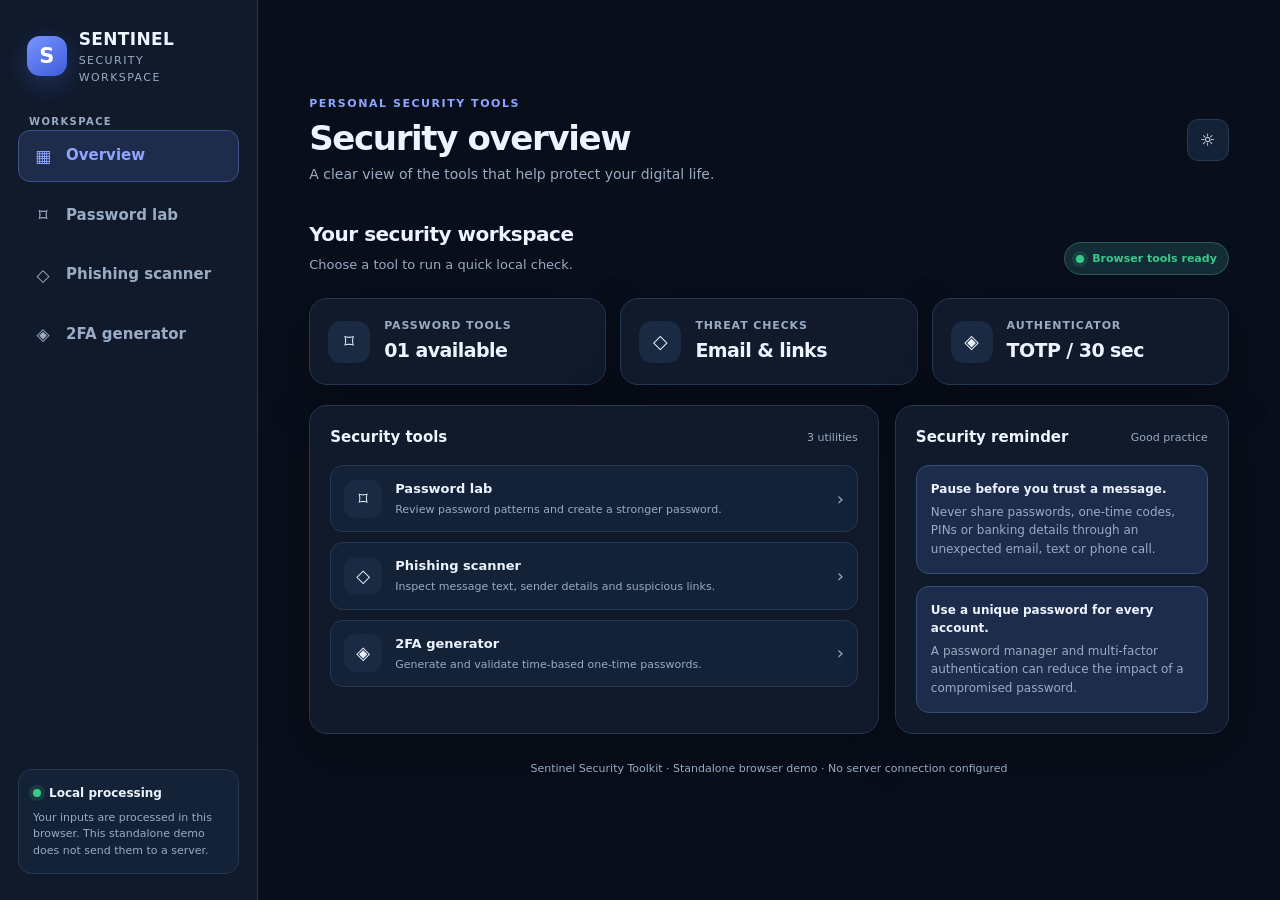
==== index.html @ 5bb66f35 "Rename home.html to index.html" ====
<!DOCTYPE html>
<html lang="en" data-theme="dark">
<head>
  <meta charset="utf-8">
  <meta name="viewport" content="width=device-width, initial-scale=1">
  <meta name="theme-color" content="#0b1220">
  <title>Sentinel — Security Toolkit</title>
  <link rel="stylesheet" href="./styles.css">
</head>
<body>

  <div class="app">
    <!-- Sidebar Navigation -->
    <aside class="sidebar">
      <div class="brand">
        <div class="brand-mark" aria-hidden="true">S</div>
        <div>
          <div class="brand-name">SENTINEL</div>
          <div class="brand-caption">Security workspace</div>
        </div>
      </div>

      <div>
        <div class="nav-label">Workspace</div>
        <nav class="nav" aria-label="Main navigation">
          <button data-page="dashboard" aria-current="page"><span class="nav-icon">▦</span>Overview</button>
          <button data-page="password"><span class="nav-icon">⌑</span>Password lab</button>
          <button data-page="phishing"><span class="nav-icon">◇</span>Phishing scanner</button>
          <button data-page="twofa"><span class="nav-icon">◈</span>2FA generator</button>
        </nav>
      </div>

      <div class="sidebar-bottom">
        <div class="privacy-card">
          <strong><span class="dot"></span> Local processing</strong>
          <p>Your inputs are processed in this browser. This standalone demo does not send them to a server.</p>
        </div>
      </div>
    </aside>

    <!-- Main Content Area -->

    <main class="main">
      <header class="topbar">
        <div>
          <div class="eyebrow">Personal security tools</div>
          <h1 id="pageTitle">Security overview</h1>
          <p class="subtitle" id="pageSubtitle">A clear view of the tools that help protect your digital life.</p>
        </div>
        <div class="top-actions">
          <button class="icon-btn" id="themeToggle" type="button" aria-label="Switch colour theme" title="Switch theme">☼</button>
        </div>
      </header>

      <!-- Dashboard Section -->

      <section class="content-section active" id="page-dashboard">
        <div class="welcome">
          <div>
            <h2>Your security workspace</h2>
            <p>Choose a tool to run a quick local check.</p>
          </div>
          <span class="status-pill"><span class="dot"></span> Browser tools ready</span>
        </div>

        <div class="stats">
          <div class="stat">
            <div class="stat-icon">⌑</div>
            <div>
              <div class="stat-label">Password tools</div>
              <div class="stat-value">01 available</div>
            </div>
          </div>

          <div class="stat">
            <div class="stat-icon">◇</div>
            <div>
              <div class="stat-label">Threat checks</div>
              <div class="stat-value">Email & links</div>
            </div>
          </div>

          <div class="stat">
            <div class="stat-icon">◈</div>
            <div>
              <div class="stat-label">Authenticator</div>
              <div class="stat-value">TOTP / 30 sec</div>
            </div>
          </div>
        </div>

        <div class="dashboard-grid">
          <div class="panel">
            <div class="panel-head">
              <h3>Security tools</h3>
              <span>3 utilities</span>
            </div>

            <div class="tool-list">
              <button class="tool-link" data-open="password">
                <span class="tool-symbol">⌑</span>
                <span><strong>Password lab</strong><small>Review password patterns and create a stronger password.</small></span>
                <span class="arrow">›</span>
              </button>
              <button class="tool-link" data-open="phishing">
                <span class="tool-symbol">◇</span>
                <span><strong>Phishing scanner</strong><small>Inspect message text, sender details and suspicious links.</small></span>
                <span class="arrow">›</span>
              </button>

              <button class="tool-link" data-open="twofa">
                <span class="tool-symbol">◈</span>
                <span><strong>2FA generator</strong><small>Generate and validate time-based one-time passwords.</small></span>
                <span class="arrow">›</span>
              </button>
            </div>
          </div>

          <div class="panel">
            <div class="panel-head">
              <h3>Security reminder</h3>
              <span>Good practice</span>
            </div>

            <div class="notice">
              <strong>Pause before you trust a message.</strong>
              Never share passwords, one-time codes, PINs or banking details through an unexpected email, text or phone call.
            </div>

            <div style="height:12px"></div>
            <div class="notice">
              <strong>Use a unique password for every account.</strong>
              A password manager and multi-factor authentication can reduce the impact of a compromised password.
            </div>
          </div>
        </div>
      </section>

      <!-- Password Lab Section -->

      <section class="content-section" id="page-password">
        <div class="welcome">
          <div>
            <h2>Password lab</h2>
            <p>Check password characteristics and generate a new random password.</p>
          </div>
          <span class="status-pill">Local analysis</span>
        </div>

        <div class="tool-layout">
          <div class="tool-card">
            <h2>Password strength checker</h2>
            <p class="tool-intro">Your password stays in this page. Avoid entering a password you currently use on a real account.</p>
            <label class="field-label" for="pw">Password to evaluate</label>
            <div class="input-row">
              <input class="field" id="pw" type="password" autocomplete="off" spellcheck="false" placeholder="Enter a test password">
              <button class="btn secondary" id="eye" type="button">Show</button>
            </div>

            <div class="meter" id="pwMeter" aria-label="Strength meter">
              <span></span><span></span><span></span><span></span>
            </div>

            <div>
              <span class="result-title" id="pwLabel">Waiting for input</span>
              <span class="result-meta" id="pwMeta"></span>
            </div>

            <ul class="flags" id="pwTips" aria-live="polite"></ul>
            <div style="border-top:1px solid var(--line);margin:22px 0"></div>
            <h2>Generate a password</h2>
            <p class="tool-intro">Create a random password using your browser's cryptographic random-number generator.</p>
            <label class="field-label" for="pwLength">Password length</label>
            <div class="range-row">
              <input id="pwLength" type="range" min="12" max="64" value="20">
              <span class="range-value" id="pwLengthValue">20</span>
            </div>

            <div class="checkbox-row">
              <label><input type="checkbox" id="useUpper" checked> Uppercase</label>
              <label><input type="checkbox" id="useLower" checked> Lowercase</label>
              <label><input type="checkbox" id="useNumbers" checked> Numbers</label>
              <label><input type="checkbox" id="useSymbols" checked> Symbols</label>
            </div>

            <div class="actions">
              <button class="btn primary" id="generate" type="button">Generate password</button>
              <button class="btn secondary" id="copyGenerated" type="button">Copy result</button>
            </div>

            <div class="output-box" id="generated" aria-live="polite"></div>
            <p class="small-note">Strength indicators are heuristic guidance, not a guarantee. This page does not check passwords against breached-password databases.</p>
          </div>

          <aside class="help-panel">
            <h3>How to improve password security</h3>
            <ul>
              <li>Prefer long, unique passwords or passphrases.</li>
              <li>Do not reuse passwords across services.</li>
              <li>Avoid names, dates, keyboard patterns and predictable substitutions.</li>
              <li>Use a reputable password manager to store unique credentials.</li>
              <li>Enable multi-factor authentication where available.</li>
            </ul>
            <p>For real accounts, generate and store passwords in a trusted password manager rather than leaving them visible on a shared screen.</p>
          </aside>
        </div>
      </section>

      <!-- Phishing Scanner Section -->
      <section class="content-section" id="page-phishing">
        <div class="welcome">
          <div>
            <h2>Phishing scanner</h2>
            <p>Review message content and sender details for common warning signs.</p>
          </div>
          <span class="status-pill">Heuristic checks</span>
        </div>

        <div class="tool-layout">
          <div class="tool-card">
            <h2>Inspect a suspicious message</h2>
            <p class="tool-intro">Paste the message and, if available, the sender address. Do not open links or attachments to test them.</p>
            <label class="field-label" for="sender">Sender name or email (optional)</label>
            <input class="field" id="sender" autocomplete="off" placeholder="Example: Account Support &lt;help@example.com&gt;">
            <label class="field-label" for="message">Message text, including links</label>
            <textarea class="field" id="message" placeholder="Paste the email, SMS or message here..."></textarea>
            <div class="actions">
              <button class="btn primary" id="scan" type="button">Analyze message</button>
              <button class="btn secondary" id="sample" type="button">Load example</button>
              <button class="btn danger" id="clearScan" type="button">Clear</button>
            </div>
            <div id="phOut" aria-live="polite"></div>
            <p class="small-note">This is a local pattern-based screening aid. It cannot verify the sender, visit or reputation-check links, inspect attachments, or prove a message is safe.</p>
          </div>

          <aside class="help-panel">
            <h3>Warning signs to look for</h3>
            <ul>
              <li>Unexpected urgency, threats or pressure to act immediately.</li>
              <li>Requests for passwords, PINs, OTPs, BVN or payment details.</li>
              <li>Sender domains that imitate a known organisation.</li>
              <li>Shortened, misspelled or unusual web addresses.</li>
              <li>Unexpected attachments or prizes/refunds that seem too good to be true.</li>
            </ul>
            <p>When in doubt, open the organisation's official app or type its known web address yourself. Contact the organisation using a trusted number.</p>
          </aside>
        </div>
      </section>

      <!-- 2FA Generator Section -->
      <section class="content-section" id="page-twofa">
        <div class="welcome">
          <div>
            <h2>2FA generator</h2>
            <p>Generate time-based one-time passwords using the TOTP standard.</p>
          </div>
          <span class="status-pill">RFC 6238 · SHA-1</span>
        </div>

        <div class="tool-layout">
          <div class="tool-card">
            <h2>Authenticator setup</h2>
            <p class="tool-intro">Create a setup secret for a test account or a service that explicitly supports manual TOTP setup.</p>
            <label class="field-label" for="issuer">Issuer / service name</label>
            <input class="field" id="issuer" value="Sentinel Demo" maxlength="50">
            <label class="field-label" for="account">Account label</label>
            <input class="field" id="account" value="demo@example.com" maxlength="100">
            <label class="field-label" for="secret">Base32 secret key</label>
            <div class="input-row">
              <input class="field" id="secret" readonly spellcheck="false">
              <button class="btn secondary" id="newSecret" type="button">New key</button>
            </div>

            <div class="actions">
              <button class="btn secondary" id="copySecret" type="button">Copy secret</button>
              <button class="btn secondary" id="copyUri" type="button">Copy setup URI</button>
            </div>
            <label class="field-label">Current one-time code</label>
            <div class="code" id="currentCode" aria-live="polite">------</div>
            <div class="progress"><span id="timeBar"></span></div>
            <p class="result-meta" id="timeLeft" style="text-align:center;margin-top:7px">Waiting for secure browser crypto…</p>
            <label class="field-label" for="verifyCode">Verify a code</label>
            <div class="input-row">
              <input class="field" id="verifyCode" inputmode="numeric" autocomplete="one-time-code" maxlength="6" placeholder="6-digit code">
              <button class="btn primary" id="verify" type="button">Verify</button>
            </div>
            <ul class="flags" id="verifyResult" aria-live="polite"></ul>
            <p class="small-note">The verification accepts the current 30-second window and one adjacent window on either side to tolerate small clock differences.</p>
          </div>
          
          <aside class="help-panel">
            <h3>How to add the key to an authenticator</h3>
            <ol>
              <li>Generate a new secret key.</li>
              <li>Copy the setup URI or secret key.</li>
              <li>In your authenticator app, choose the option to enter a setup key manually.</li>
              <li>Use time-based (TOTP) mode, then compare the generated codes.</li>
            </ol>
            <p><strong>Important:</strong> This demo creates a new secret locally. It does not connect to or enable 2FA on any external account. Never share a real account's setup key or QR code. If this page is hosted publicly, serve it over HTTPS.</p>
          </aside>
        </div>
      </section>

      <footer>Sentinel Security Toolkit · Standalone browser demo · No server connection configured</footer>
    </main>
  </div>

  <div class="toast" id="toast" role="status" aria-live="polite"></div>

  <script src="./script.js"></script>
</body>
</html>
---- styles.css ----
:root {
  color-scheme: dark;
  --bg: #080e1a;
  --surface: #101a2b;
  --surface-2: #142238;
  --surface-3: #1a2a43;
  --text: #edf3ff;
  --muted: #9aabc4;
  --line: #263750;
  --accent: #6d8cff;
  --accent-2: #8ea6ff;
  --good: #39c98a;
  --warn: #f5b84b;
  --bad: #ff6b79;
  --shadow: 0 18px 50px rgba(0, 0, 0, 0.22);
  --radius: 18px;
}

:root[data-theme="light"] {
  color-scheme: light;
  --bg: #f3f6fb;
  --surface: #fff;
  --surface-2: #f7f9fd;
  --surface-3: #edf2fa;
  --text: #142039;
  --muted: #61708a;
  --line: #dce4f0;
  --accent: #405fe5;
  --accent-2: #304fd0;
  --good: #168653;
  --warn: #a96a00;
  --bad: #c8374b;
  --shadow: 0 16px 40px rgba(30, 50, 90, 0.08);
}

* {
  box-sizing: border-box;
}

body {
  margin: 0;
  background: var(--bg);
  color: var(--text);
  font: 15px/1.55 Inter, ui-sans-serif, system-ui, -apple-system, "Segoe UI", sans-serif;
}

button, input, textarea, select {
  font: inherit;
}

button {
  cursor: pointer;
}

button:focus-visible,
input:focus-visible,
textarea:focus-visible,
select:focus-visible {
  outline: 3px solid color-mix(in srgb, var(--accent) 55%, transparent);
  outline-offset: 2px;
}


.app {
  min-height: 100vh;
  display: grid;
  grid-template-columns: 258px minmax(0, 1fr);
}

.sidebar {
  position: sticky;
  top: 0;
  height: 100vh;
  padding: 26px 18px;
  background: var(--surface);
  border-right: 1px solid var(--line);
  display: flex;
  flex-direction: column;
  gap: 28px;
}

.brand {
  display: flex;
  align-items: center;
  gap: 12px;
  padding: 0 9px;
}

.brand-mark {
  width: 40px;
  height: 40px;
  border-radius: 13px;
  background: linear-gradient(145deg, #7795ff, #405bdc);
  display: grid;
  place-items: center;
  color: white;
  font-size: 21px;
  font-weight: 800;
  box-shadow: 0 8px 24px rgba(83, 112, 240, 0.28);
}

.brand-name {
  font-weight: 800;
  letter-spacing: .02em;
  font-size: 17px;
}

.brand-caption {
  font-size: 11px;
  color: var(--muted);
  letter-spacing: .13em;
  text-transform: uppercase;
}

.nav-label {
  padding: 0 11px;
  color: var(--muted);
  font-size: 10px;
  font-weight: 800;
  letter-spacing: .14em;
  text-transform: uppercase;
}

.nav {
  display: grid;
  gap: 7px;
}

.nav button {
  width: 100%;
  display: flex;
  align-items: center;
  gap: 12px;
  text-align: left;
  border: 1px solid transparent;
  background: transparent;
  color: var(--muted);
  padding: 12px 13px;
  border-radius: 12px;
  font-weight: 650;
  transition: .18s;
}

.nav button:hover {
  background: var(--surface-2);
  color: var(--text);
}

.nav button[aria-current="page"] {
  background: color-mix(in srgb, var(--accent) 15%, var(--surface));
  border-color: color-mix(in srgb, var(--accent) 32%, var(--line));
  color: var(--accent-2);
}

.nav-icon {
  width: 22px;
  text-align: center;
  font-size: 17px;
}

.sidebar-bottom {
  margin-top: auto;
}

.privacy-card {
  padding: 14px;
  border: 1px solid var(--line);
  border-radius: 14px;
  background: var(--surface-2);
}

.privacy-card strong {
  display: flex;
  align-items: center;
  gap: 8px;
  font-size: 12px;
}

.privacy-card p {
  margin: 7px 0 0;
  color: var(--muted);
  font-size: 11px;
  line-height: 1.5;
}

.dot {
  width: 8px;
  height: 8px;
  border-radius: 50%;
  background: var(--good);
  display: inline-block;
  box-shadow: 0 0 0 4px color-mix(in srgb, var(--good) 14%, transparent);
}

.main {
  min-width: 0;
  padding: 28px clamp(18px, 4vw, 54px) 56px;
  max-width: 1500px;
  width: 100%;
  margin: auto;
}

.topbar {
  display: flex;
  align-items: center;
  justify-content: space-between;
  gap: 18px;
  margin-bottom: 34px;
}

.eyebrow {
  font-size: 11px;
  color: var(--accent-2);
  font-weight: 800;
  letter-spacing: .14em;
  text-transform: uppercase;
}

h1 {
  font-size: clamp(25px, 3vw, 34px);
  letter-spacing: -.04em;
  line-height: 1.15;
  margin: 6px 0;
}

.subtitle {
  color: var(--muted);
  margin: 0;
  font-size: 14px;
}

.top-actions {
  display: flex;
  align-items: center;
  gap: 10px;
}

.icon-btn, .btn {
  border: 1px solid var(--line);
  border-radius: 11px;
  background: var(--surface-2);
  color: var(--text);
  padding: 10px 13px;
  font-weight: 650;
  transition: .18s;
}

.icon-btn {
  width: 42px;
  height: 42px;
  padding: 0;
  font-size: 17px;
}

.icon-btn:hover, .btn.secondary:hover {
  border-color: var(--accent);
  color: var(--accent-2);
}

.btn.primary {
  background: var(--accent);
  border-color: var(--accent);
  color: white;
  box-shadow: 0 7px 18px color-mix(in srgb, var(--accent) 24%, transparent);
}

.btn.primary:hover {
  filter: brightness(1.08);
  transform: translateY(-1px);
}

.btn.secondary {
  background: var(--surface-2);
}

.btn.danger {
  color: var(--bad);
  border-color: color-mix(in srgb, var(--bad) 35%, var(--line));
  background: transparent;
}

.content-section {
  display: none;
  animation: fade .22s ease;
}

.content-section.active {
  display: block;
}

@keyframes fade {
  from { opacity: .55; transform: translateY(4px); }
  to { opacity: 1; transform: none; }
}

.welcome {
  display: flex;
  justify-content: space-between;
  align-items: flex-end;
  gap: 20px;
  margin-bottom: 23px;
}

.welcome h2 {
  margin: 0;
  font-size: 20px;
  letter-spacing: -.025em;
}

.welcome p {
  margin: 5px 0 0;
  color: var(--muted);
  font-size: 13px;
}

.status-pill {
  display: inline-flex;
  align-items: center;
  gap: 8px;
  padding: 7px 11px;
  border-radius: 999px;
  background: color-mix(in srgb, var(--good) 10%, var(--surface));
  border: 1px solid color-mix(in srgb, var(--good) 25%, var(--line));
  color: var(--good);
  font-size: 11px;
  font-weight: 750;
  white-space: nowrap;
}

.stats {
  display: grid;
  grid-template-columns: repeat(3, minmax(0, 1fr));
  gap: 14px;
  margin-bottom: 20px;
}

.stat, .panel, .tool-card {
  background: var(--surface);
  border: 1px solid var(--line);
  border-radius: var(--radius);
  box-shadow: var(--shadow);
}

.stat {
  padding: 18px;
  display: flex;
  align-items: center;
  gap: 14px;
}

.stat-icon {
  width: 42px;
  height: 42px;
  display: grid;
  place-items: center;
  border-radius: 13px;
  background: var(--surface-3);
  font-size: 19px;
}

.stat-label {
  color: var(--muted);
  font-size: 11px;
  font-weight: 700;
  text-transform: uppercase;
  letter-spacing: .08em;
}

.stat-value {
  font-size: 19px;
  font-weight: 800;
  letter-spacing: -.03em;
  margin-top: 2px;
}

.dashboard-grid {
  display: grid;
  grid-template-columns: minmax(0, 1.45fr) minmax(260px, .85fr);
  gap: 16px;
}

.panel {
  padding: 20px;
}

.panel-head {
  display: flex;
  align-items: center;
  justify-content: space-between;
  gap: 12px;
  margin-bottom: 16px;
}

.panel-head h3 {
  margin: 0;
  font-size: 15px;
}

.panel-head span {
  color: var(--muted);
  font-size: 11px;
}

.tool-list {
  display: grid;
  gap: 10px;
}

.tool-link {
  display: flex;
  align-items: center;
  gap: 13px;
  padding: 13px;
  border: 1px solid var(--line);
  border-radius: 13px;
  background: var(--surface-2);
  color: var(--text);
  text-align: left;
  width: 100%;
}

.tool-link:hover {
  border-color: var(--accent);
  transform: translateY(-1px);
}

.tool-link .tool-symbol {
  width: 38px;
  height: 38px;
  display: grid;
  place-items: center;
  background: var(--surface-3);
  border-radius: 11px;
  font-size: 18px;
}

.tool-link strong {
  display: block;
  font-size: 13px;
}

.tool-link small {
  display: block;
  color: var(--muted);
  font-size: 11px;
  margin-top: 2px;
}

.arrow {
  margin-left: auto;
  color: var(--muted);
  font-size: 18px;
}

.notice {
  border-radius: 13px;
  padding: 14px;
  background: color-mix(in srgb, var(--accent) 9%, var(--surface-2));
  border: 1px solid color-mix(in srgb, var(--accent) 25%, var(--line));
  color: var(--muted);
  font-size: 12px;
}

.notice strong {
  display: block;
  color: var(--text);
  margin-bottom: 4px;
}

.tool-layout {
  display: grid;
  grid-template-columns: minmax(0, 1.3fr) minmax(250px, .7fr);
  gap: 16px;
  align-items: start;
}

.tool-card {
  padding: clamp(18px, 2.5vw, 26px);
}

.tool-card h2 {
  font-size: 19px;
  letter-spacing: -.025em;
  margin: 0 0 5px;
}

.tool-intro {
  margin: 0 0 22px;
  color: var(--muted);
  font-size: 13px;
}

.field-label {
  display: block;
  margin: 16px 0 7px;
  font-size: 12px;
  font-weight: 750;
  color: var(--muted);
}

.field {
  width: 100%;
  padding: 12px 13px;
  border: 1px solid var(--line);
  border-radius: 11px;
  background: var(--surface-2);
  color: var(--text);
  min-width: 0;
}

.field::placeholder {
  color: color-mix(in srgb, var(--muted) 75%, transparent);
}

textarea.field {
  min-height: 160px;
  resize: vertical;
}

.input-row {
  display: flex;
  gap: 8px;
  align-items: stretch;
}

.input-row .field {
  flex: 1;
}

.actions {
  display: flex;
  flex-wrap: wrap;
  gap: 9px;
  margin-top: 14px;
}

.meter {
  display: grid;
  grid-template-columns: repeat(4, 1fr);
  gap: 6px;
  margin: 16px 0 8px;
}

.meter span {
  height: 7px;
  border-radius: 99px;
  background: var(--surface-3);
}

.meter span.on {
  background: var(--warn);
}

.meter span.on.strong {
  background: var(--good);
}

.result-title {
  font-weight: 800;
  font-size: 16px;
}

.result-meta {
  font-size: 12px;
  color: var(--muted);
}

.flags {
  list-style: none;
  padding: 0;
  margin: 14px 0 0;
  display: grid;
  gap: 8px;
}

.flags li {
  padding: 10px 12px;
  border: 1px solid var(--line);
  border-left: 3px solid var(--warn);
  background: var(--surface-2);
  border-radius: 9px;
  font-size: 12px;
  color: var(--muted);
}

.flags li.bad {
  border-left-color: var(--bad);
}

.flags li.good {
  border-left-color: var(--good);
}

.help-panel {
  padding: 18px;
  background: var(--surface-2);
  border: 1px solid var(--line);
  border-radius: 15px;
}

.help-panel h3 {
  margin: 0 0 10px;
  font-size: 14px;
}

.help-panel p, .help-panel li {
  font-size: 12px;
  color: var(--muted);
}

.help-panel ul {
  padding-left: 18px;
  margin: 8px 0;
}

.code {
  font: 800 clamp(28px, 5vw, 38px)/1.3 ui-monospace, SFMono-Regular, Consolas, monospace;
  letter-spacing: .16em;
  text-align: center;
  padding: 14px 8px;
  margin: 10px 0;
  background: var(--surface-2);
  border: 1px solid var(--line);
  border-radius: 13px;
}

.progress {
  height: 6px;
  border-radius: 99px;
  background: var(--surface-3);
  overflow: hidden;
}

.progress > span {
  display: block;
  height: 100%;
  width: 100%;
  background: var(--accent);
  transition: width .2s linear;
}

.small-note {
  font-size: 11px;
  color: var(--muted);
  line-height: 1.6;
  margin: 12px 0 0;
}

.checkbox-row {
  display: flex;
  gap: 14px;
  flex-wrap: wrap;
  margin-top: 12px;
}

.checkbox-row label {
  display: flex;
  align-items: center;
  gap: 6px;
  color: var(--muted);
  font-size: 12px;
}

.checkbox-row input {
  accent-color: var(--accent);
}

.range-row {
  display: flex;
  align-items: center;
  gap: 12px;
}

.range-row input {
  flex: 1;
  accent-color: var(--accent);
}

.range-value {
  font-weight: 800;
  min-width: 24px;
  text-align: right;
}

.output-box {
  margin-top: 15px;
  padding: 14px;
  border-radius: 12px;
  border: 1px solid var(--line);
  background: var(--surface-2);
  overflow-wrap: anywhere;
}

.output-box:empty {
  display: none;
}

.toast {
  position: fixed;
  right: 22px;
  bottom: 22px;
  z-index: 5;
  padding: 12px 16px;
  border: 1px solid var(--line);
  border-radius: 12px;
  background: var(--surface);
  box-shadow: var(--shadow);
  font-size: 13px;
  opacity: 0;
  transform: translateY(8px);
  pointer-events: none;
  transition: .2s;
}

.toast.show {
  opacity: 1;
  transform: none;
}

footer {
  margin-top: 26px;
  color: var(--muted);
  font-size: 11px;
  text-align: center;
}

/* Responsive Media Queries */
@media(max-width: 980px) {
  .app {
    grid-template-columns: 220px minmax(0, 1fr);
  }
  .dashboard-grid, .tool-layout {
    grid-template-columns: 1fr;
  }
}

@media(max-width: 700px) {
  .app {
    display: block;
  }
  .sidebar {
    position: sticky;
    z-index: 4;
    top: 0;
    height: auto;
    padding: 10px 14px;
    border-right: 0;
    border-bottom: 1px solid var(--line);
    display: block;
  }
  .brand {
    padding: 0 2px;
  }
  .brand-mark {
    width: 34px;
    height: 34px;
  }
  .brand-name {
    font-size: 15px;
  }
  .sidebar .nav-label, .sidebar-bottom {
    display: none;
  }
  .nav {
    display: flex;
    overflow-x: auto;
    margin-top: 10px;
    padding-bottom: 2px;
    scrollbar-width: none;
  }
  .nav button {
    width: auto;
    white-space: nowrap;
    padding: 9px 11px;
    font-size: 12px;
  }
  .nav-icon {
    font-size: 15px;
    width: auto;
  }
  .main {
    padding: 22px 15px 40px;
  }
  .topbar {
    margin-bottom: 25px;
  }
  .topbar .subtitle {
    max-width: 260px;
  }
  .stats {
    grid-template-columns: 1fr;
    gap: 9px;
  }
  .stat {
    padding: 13px;
  }
  .stat-icon {
    width: 36px;
    height: 36px;
  }
  .welcome {
    align-items: flex-start;
    flex-direction: column;
  }
  .tool-card {
    padding: 17px;
  }
}

@media(prefers-reduced-motion: reduce) {
  *, *::before, *::after {
    animation-duration: .01ms !important;
    transition-duration: .01ms !important;
    scroll-behavior: auto !important;
  }
}
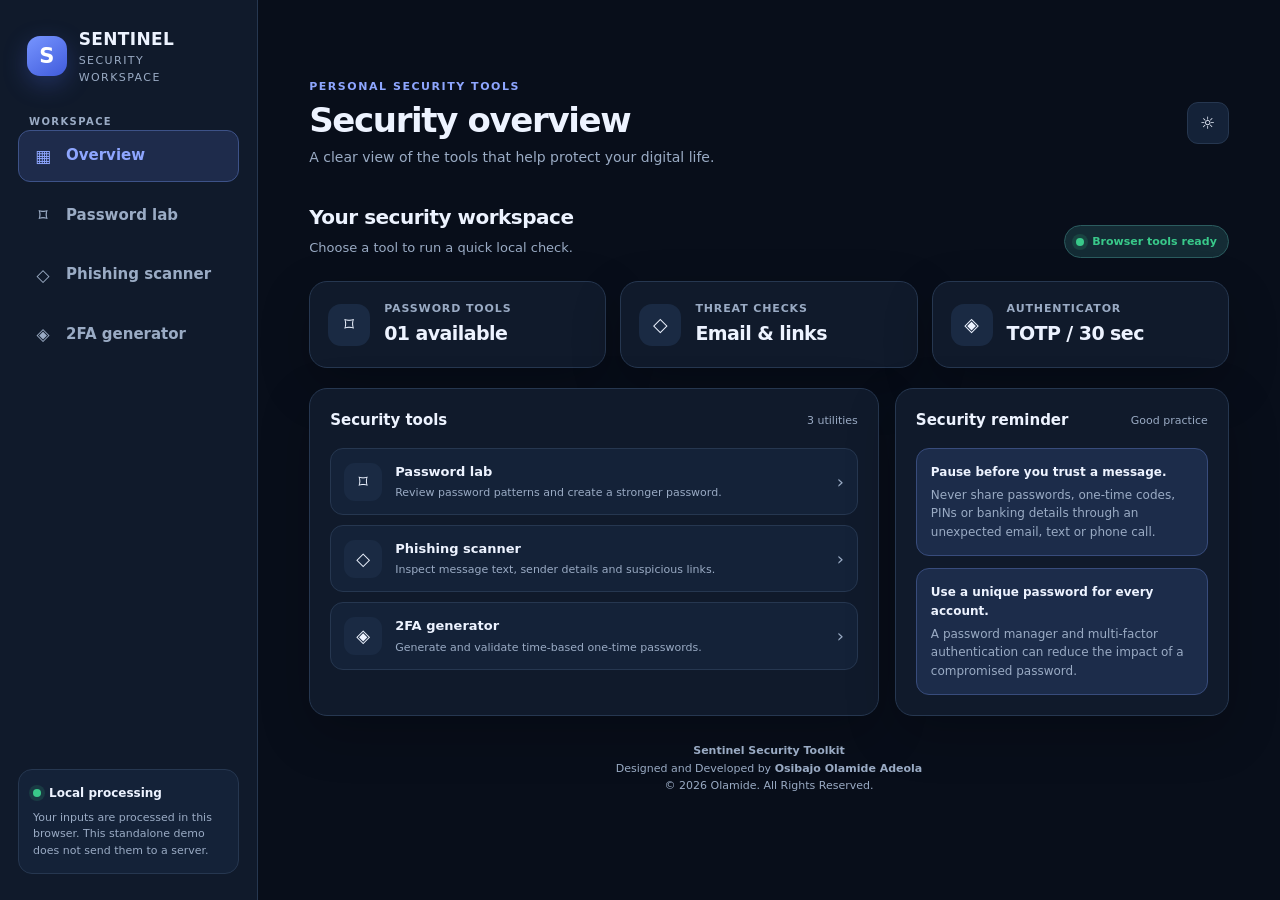
==== commit 2f4d5587: "Update index.html" ====
--- a/index.html
+++ b/index.html
@@ -300,8 +300,13 @@
           </aside>
         </div>
       </section>
-
-      <footer>Sentinel Security Toolkit · Standalone browser demo · No server connection configured</footer>
+      
+<footer>
+  <strong>Sentinel Security Toolkit</strong><br>
+  Designed and Developed by <strong>Osibajo Olamide Adeola</strong><br>
+  © 2026 Olamide. All Rights Reserved.
+</footer>
+      
     </main>
   </div>
 
